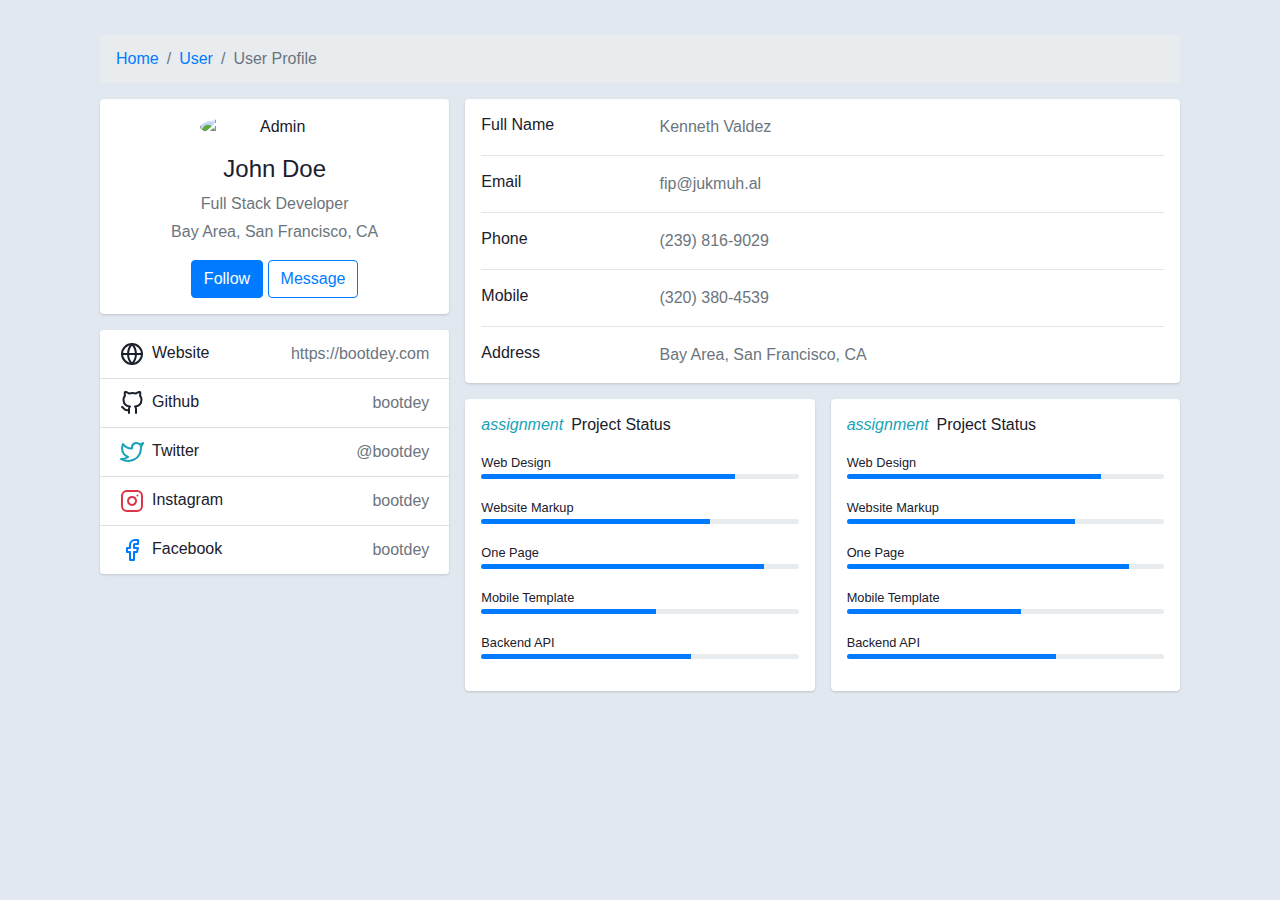
==== index.html @ 27522d00 "Frontend Html and CSS" ====
<!doctype html>
<html lang="en">
<html>
<head>
<link rel="stylesheet" href="https://stackpath.bootstrapcdn.com/bootstrap/4.3.1/css/bootstrap.min.css" integrity="sha384-ggOyR0iXCbMQv3Xipma34MD+dH/1fQ784/j6cY/iJTQUOhcWr7x9JvoRxT2MZw1T" crossorigin="anonymous">
<meta name="viewport" content="width=device-width, initial-scale=1, shrink-to-fit=no">
<link rel="stylesheet" href="style.css">
</head>
<body>
<div class="container">
    <div class="main-body">
    
          <!-- Breadcrumb -->
          <nav aria-label="breadcrumb" class="main-breadcrumb">
            <ol class="breadcrumb">
              <li class="breadcrumb-item"><a href="index.html">Home</a></li>
              <li class="breadcrumb-item"><a href="javascript:void(0)">User</a></li>
              <li class="breadcrumb-item active" aria-current="page">User Profile</li>
            </ol>
          </nav>
          <!-- /Breadcrumb -->
    
          <div class="row gutters-sm">
            <div class="col-md-4 mb-3">
              <div class="card">
                <div class="card-body">
                  <div class="d-flex flex-column align-items-center text-center">
                    <img src="https://bootdey.com/img/Content/avatar/avatar7.png" alt="Admin" class="rounded-circle" width="150">
                    <div class="mt-3">
                      <h4>John Doe</h4>
                      <p class="text-secondary mb-1">Full Stack Developer</p>
                      <p class="text-muted font-size-sm">Bay Area, San Francisco, CA</p>
                      <button class="btn btn-primary">Follow</button>
                      <button class="btn btn-outline-primary">Message</button>
                    </div>
                  </div>
                </div>
              </div>
              <div class="card mt-3">
                <ul class="list-group list-group-flush">
                  <li class="list-group-item d-flex justify-content-between align-items-center flex-wrap">
                    <h6 class="mb-0"><svg xmlns="http://www.w3.org/2000/svg" width="24" height="24" viewBox="0 0 24 24" fill="none" stroke="currentColor" stroke-width="2" stroke-linecap="round" stroke-linejoin="round" class="feather feather-globe mr-2 icon-inline"><circle cx="12" cy="12" r="10"></circle><line x1="2" y1="12" x2="22" y2="12"></line><path d="M12 2a15.3 15.3 0 0 1 4 10 15.3 15.3 0 0 1-4 10 15.3 15.3 0 0 1-4-10 15.3 15.3 0 0 1 4-10z"></path></svg>Website</h6>
                    <span class="text-secondary">https://bootdey.com</span>
                  </li>
                  <li class="list-group-item d-flex justify-content-between align-items-center flex-wrap">
                    <h6 class="mb-0"><svg xmlns="http://www.w3.org/2000/svg" width="24" height="24" viewBox="0 0 24 24" fill="none" stroke="currentColor" stroke-width="2" stroke-linecap="round" stroke-linejoin="round" class="feather feather-github mr-2 icon-inline"><path d="M9 19c-5 1.5-5-2.5-7-3m14 6v-3.87a3.37 3.37 0 0 0-.94-2.61c3.14-.35 6.44-1.54 6.44-7A5.44 5.44 0 0 0 20 4.77 5.07 5.07 0 0 0 19.91 1S18.73.65 16 2.48a13.38 13.38 0 0 0-7 0C6.27.65 5.09 1 5.09 1A5.07 5.07 0 0 0 5 4.77a5.44 5.44 0 0 0-1.5 3.78c0 5.42 3.3 6.61 6.44 7A3.37 3.37 0 0 0 9 18.13V22"></path></svg>Github</h6>
                    <span class="text-secondary">bootdey</span>
                  </li>
                  <li class="list-group-item d-flex justify-content-between align-items-center flex-wrap">
                    <h6 class="mb-0"><svg xmlns="http://www.w3.org/2000/svg" width="24" height="24" viewBox="0 0 24 24" fill="none" stroke="currentColor" stroke-width="2" stroke-linecap="round" stroke-linejoin="round" class="feather feather-twitter mr-2 icon-inline text-info"><path d="M23 3a10.9 10.9 0 0 1-3.14 1.53 4.48 4.48 0 0 0-7.86 3v1A10.66 10.66 0 0 1 3 4s-4 9 5 13a11.64 11.64 0 0 1-7 2c9 5 20 0 20-11.5a4.5 4.5 0 0 0-.08-.83A7.72 7.72 0 0 0 23 3z"></path></svg>Twitter</h6>
                    <span class="text-secondary">@bootdey</span>
                  </li>
                  <li class="list-group-item d-flex justify-content-between align-items-center flex-wrap">
                    <h6 class="mb-0"><svg xmlns="http://www.w3.org/2000/svg" width="24" height="24" viewBox="0 0 24 24" fill="none" stroke="currentColor" stroke-width="2" stroke-linecap="round" stroke-linejoin="round" class="feather feather-instagram mr-2 icon-inline text-danger"><rect x="2" y="2" width="20" height="20" rx="5" ry="5"></rect><path d="M16 11.37A4 4 0 1 1 12.63 8 4 4 0 0 1 16 11.37z"></path><line x1="17.5" y1="6.5" x2="17.51" y2="6.5"></line></svg>Instagram</h6>
                    <span class="text-secondary">bootdey</span>
                  </li>
                  <li class="list-group-item d-flex justify-content-between align-items-center flex-wrap">
                    <h6 class="mb-0"><svg xmlns="http://www.w3.org/2000/svg" width="24" height="24" viewBox="0 0 24 24" fill="none" stroke="currentColor" stroke-width="2" stroke-linecap="round" stroke-linejoin="round" class="feather feather-facebook mr-2 icon-inline text-primary"><path d="M18 2h-3a5 5 0 0 0-5 5v3H7v4h3v8h4v-8h3l1-4h-4V7a1 1 0 0 1 1-1h3z"></path></svg>Facebook</h6>
                    <span class="text-secondary">bootdey</span>
                  </li>
                </ul>
              </div>
            </div>
            <div class="col-md-8">
              <div class="card mb-3">
                <div class="card-body">
                  <div class="row">
                    <div class="col-sm-3">
                      <h6 class="mb-0">Full Name</h6>
                    </div>
                    <div class="col-sm-9 text-secondary">
                      Kenneth Valdez
                    </div>
                  </div>
                  <hr>
                  <div class="row">
                    <div class="col-sm-3">
                      <h6 class="mb-0">Email</h6>
                    </div>
                    <div class="col-sm-9 text-secondary">
                      fip@jukmuh.al
                    </div>
                  </div>
                  <hr>
                  <div class="row">
                    <div class="col-sm-3">
                      <h6 class="mb-0">Phone</h6>
                    </div>
                    <div class="col-sm-9 text-secondary">
                      (239) 816-9029
                    </div>
                  </div>
                  <hr>
                  <div class="row">
                    <div class="col-sm-3">
                      <h6 class="mb-0">Mobile</h6>
                    </div>
                    <div class="col-sm-9 text-secondary">
                      (320) 380-4539
                    </div>
                  </div>
                  <hr>
                  <div class="row">
                    <div class="col-sm-3">
                      <h6 class="mb-0">Address</h6>
                    </div>
                    <div class="col-sm-9 text-secondary">
                      Bay Area, San Francisco, CA
                    </div>
                  </div>
                </div>
              </div>
              <div class="row gutters-sm">
                <div class="col-sm-6 mb-3">
                  <div class="card h-100">
                    <div class="card-body">
                      <h6 class="d-flex align-items-center mb-3"><i class="material-icons text-info mr-2">assignment</i>Project Status</h6>
                      <small>Web Design</small>
                      <div class="progress mb-3" style="height: 5px">
                        <div class="progress-bar bg-primary" role="progressbar" style="width: 80%" aria-valuenow="80" aria-valuemin="0" aria-valuemax="100"></div>
                      </div>
                      <small>Website Markup</small>
                      <div class="progress mb-3" style="height: 5px">
                        <div class="progress-bar bg-primary" role="progressbar" style="width: 72%" aria-valuenow="72" aria-valuemin="0" aria-valuemax="100"></div>
                      </div>
                      <small>One Page</small>
                      <div class="progress mb-3" style="height: 5px">
                        <div class="progress-bar bg-primary" role="progressbar" style="width: 89%" aria-valuenow="89" aria-valuemin="0" aria-valuemax="100"></div>
                      </div>
                      <small>Mobile Template</small>
                      <div class="progress mb-3" style="height: 5px">
                        <div class="progress-bar bg-primary" role="progressbar" style="width: 55%" aria-valuenow="55" aria-valuemin="0" aria-valuemax="100"></div>
                      </div>
                      <small>Backend API</small>
                      <div class="progress mb-3" style="height: 5px">
                        <div class="progress-bar bg-primary" role="progressbar" style="width: 66%" aria-valuenow="66" aria-valuemin="0" aria-valuemax="100"></div>
                      </div>
                    </div>
                  </div>
                </div>
                <div class="col-sm-6 mb-3">
                  <div class="card h-100">
                    <div class="card-body">
                      <h6 class="d-flex align-items-center mb-3"><i class="material-icons text-info mr-2">assignment</i>Project Status</h6>
                      <small>Web Design</small>
                      <div class="progress mb-3" style="height: 5px">
                        <div class="progress-bar bg-primary" role="progressbar" style="width: 80%" aria-valuenow="80" aria-valuemin="0" aria-valuemax="100"></div>
                      </div>
                      <small>Website Markup</small>
                      <div class="progress mb-3" style="height: 5px">
                        <div class="progress-bar bg-primary" role="progressbar" style="width: 72%" aria-valuenow="72" aria-valuemin="0" aria-valuemax="100"></div>
                      </div>
                      <small>One Page</small>
                      <div class="progress mb-3" style="height: 5px">
                        <div class="progress-bar bg-primary" role="progressbar" style="width: 89%" aria-valuenow="89" aria-valuemin="0" aria-valuemax="100"></div>
                      </div>
                      <small>Mobile Template</small>
                      <div class="progress mb-3" style="height: 5px">
                        <div class="progress-bar bg-primary" role="progressbar" style="width: 55%" aria-valuenow="55" aria-valuemin="0" aria-valuemax="100"></div>
                      </div>
                      <small>Backend API</small>
                      <div class="progress mb-3" style="height: 5px">
                        <div class="progress-bar bg-primary" role="progressbar" style="width: 66%" aria-valuenow="66" aria-valuemin="0" aria-valuemax="100"></div>
                      </div>
                    </div>
                  </div>
                </div>
              </div>
            </div>
          </div>
        </div>
    </div>

<script src="https://code.jquery.com/jquery-3.3.1.slim.min.js" integrity="sha384-q8i/X+965DzO0rT7abK41JStQIAqVgRVzpbzo5smXKp4YfRvH+8abtTE1Pi6jizo" crossorigin="anonymous"></script>
<script src="https://cdnjs.cloudflare.com/ajax/libs/popper.js/1.14.7/umd/popper.min.js" integrity="sha384-UO2eT0CpHqdSJQ6hJty5KVphtPhzWj9WO1clHTMGa3JDZwrnQq4sF86dIHNDz0W1" crossorigin="anonymous"></script>
<script src="https://stackpath.bootstrapcdn.com/bootstrap/4.3.1/js/bootstrap.min.js" integrity="sha384-JjSmVgyd0p3pXB1rRibZUAYoIIy6OrQ6VrjIEaFf/nJGzIxFDsf4x0xIM+B07jRM" crossorigin="anonymous"></script>
</body>
</html>
---- style.css ----
body{
    margin-top:20px;
    color: #1a202c;
    text-align: left;
    background-color: #e2e8f0;    
}
.main-body {
    padding: 15px;
}
.card {
    box-shadow: 0 1px 3px 0 rgba(0,0,0,.1), 0 1px 2px 0 rgba(0,0,0,.06);
}

.card {
    position: relative;
    display: flex;
    flex-direction: column;
    min-width: 0;
    word-wrap: break-word;
    background-color: #fff;
    background-clip: border-box;
    border: 0 solid rgba(0,0,0,.125);
    border-radius: .25rem;
}

.card-body {
    flex: 1 1 auto;
    min-height: 1px;
    padding: 1rem;
}

.gutters-sm {
    margin-right: -8px;
    margin-left: -8px;
}

.gutters-sm>.col, .gutters-sm>[class*=col-] {
    padding-right: 8px;
    padding-left: 8px;
}
.mb-3, .my-3 {
    margin-bottom: 1rem!important;
}

.bg-gray-300 {
    background-color: #e2e8f0;
}
.h-100 {
    height: 100%!important;
}
.shadow-none {
    box-shadow: none!important;
}
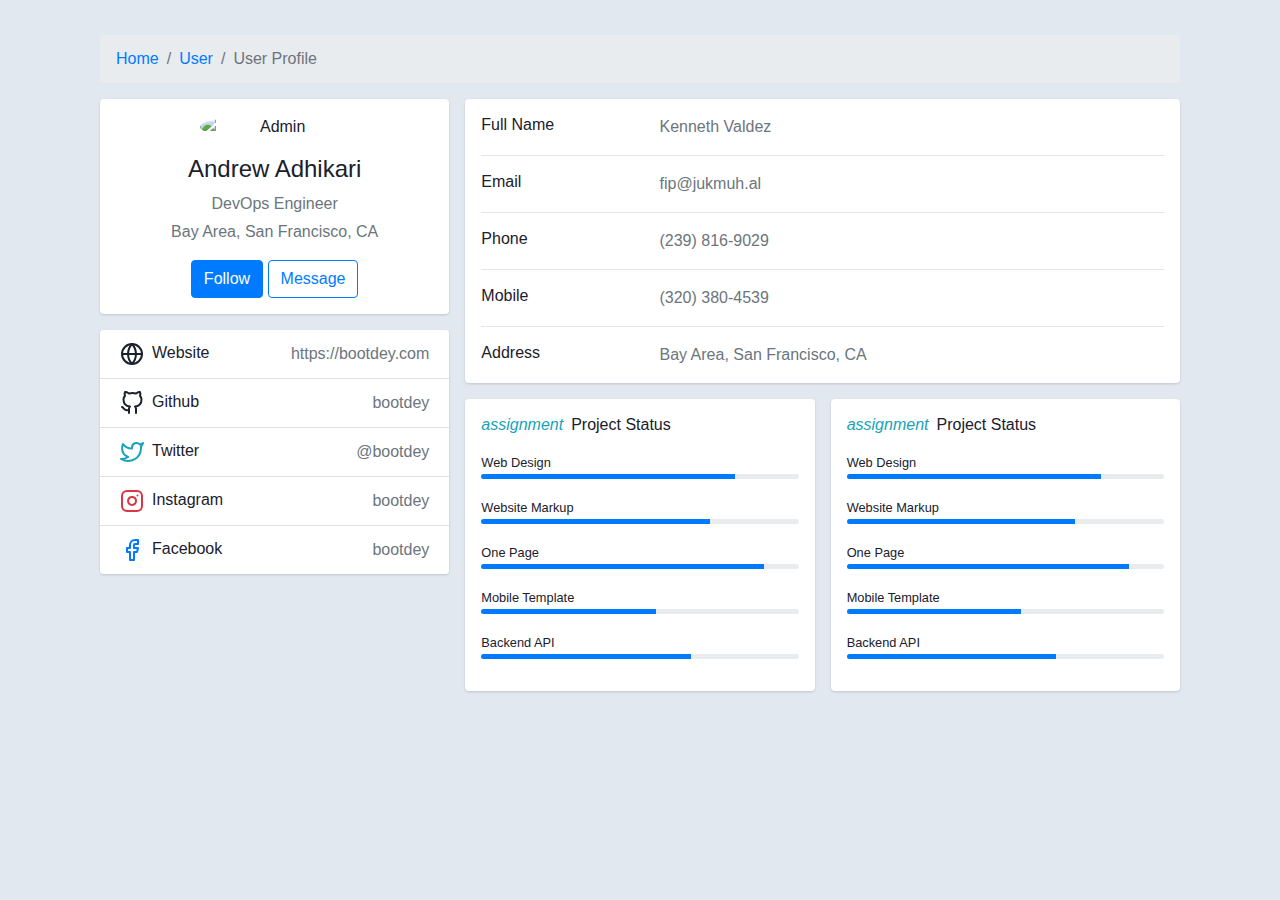
==== commit ab000b8a: "Merge pull request #1 from it-bud/feature/html" ====
--- a/index.html
+++ b/index.html
@@ -28,8 +28,8 @@
                   <div class="d-flex flex-column align-items-center text-center">
                     <img src="https://bootdey.com/img/Content/avatar/avatar7.png" alt="Admin" class="rounded-circle" width="150">
                     <div class="mt-3">
-                      <h4>John Doe</h4>
-                      <p class="text-secondary mb-1">Full Stack Developer</p>
+                      <h4>Andrew Adhikari</h4>
+                      <p class="text-secondary mb-1">DevOps Engineer</p>
                       <p class="text-muted font-size-sm">Bay Area, San Francisco, CA</p>
                       <button class="btn btn-primary">Follow</button>
                       <button class="btn btn-outline-primary">Message</button>
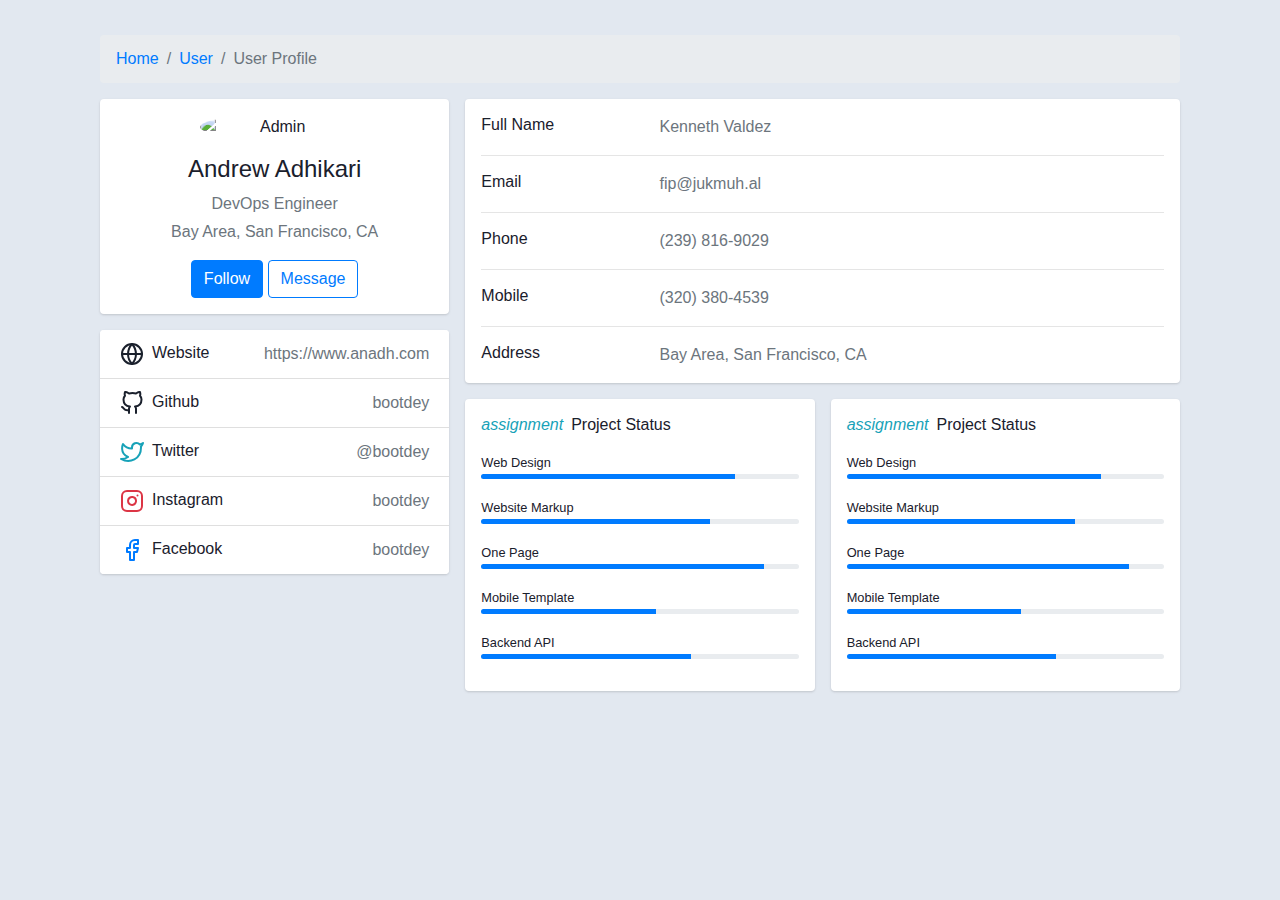
==== commit d5c04289: "Merge pull request #4 from it-bud/feature/html1" ====
--- a/index.html
+++ b/index.html
@@ -41,7 +41,7 @@
                 <ul class="list-group list-group-flush">
                   <li class="list-group-item d-flex justify-content-between align-items-center flex-wrap">
                     <h6 class="mb-0"><svg xmlns="http://www.w3.org/2000/svg" width="24" height="24" viewBox="0 0 24 24" fill="none" stroke="currentColor" stroke-width="2" stroke-linecap="round" stroke-linejoin="round" class="feather feather-globe mr-2 icon-inline"><circle cx="12" cy="12" r="10"></circle><line x1="2" y1="12" x2="22" y2="12"></line><path d="M12 2a15.3 15.3 0 0 1 4 10 15.3 15.3 0 0 1-4 10 15.3 15.3 0 0 1-4-10 15.3 15.3 0 0 1 4-10z"></path></svg>Website</h6>
-                    <span class="text-secondary">https://bootdey.com</span>
+                    <span class="text-secondary">https://www.anadh.com</span>
                   </li>
                   <li class="list-group-item d-flex justify-content-between align-items-center flex-wrap">
                     <h6 class="mb-0"><svg xmlns="http://www.w3.org/2000/svg" width="24" height="24" viewBox="0 0 24 24" fill="none" stroke="currentColor" stroke-width="2" stroke-linecap="round" stroke-linejoin="round" class="feather feather-github mr-2 icon-inline"><path d="M9 19c-5 1.5-5-2.5-7-3m14 6v-3.87a3.37 3.37 0 0 0-.94-2.61c3.14-.35 6.44-1.54 6.44-7A5.44 5.44 0 0 0 20 4.77 5.07 5.07 0 0 0 19.91 1S18.73.65 16 2.48a13.38 13.38 0 0 0-7 0C6.27.65 5.09 1 5.09 1A5.07 5.07 0 0 0 5 4.77a5.44 5.44 0 0 0-1.5 3.78c0 5.42 3.3 6.61 6.44 7A3.37 3.37 0 0 0 9 18.13V22"></path></svg>Github</h6>
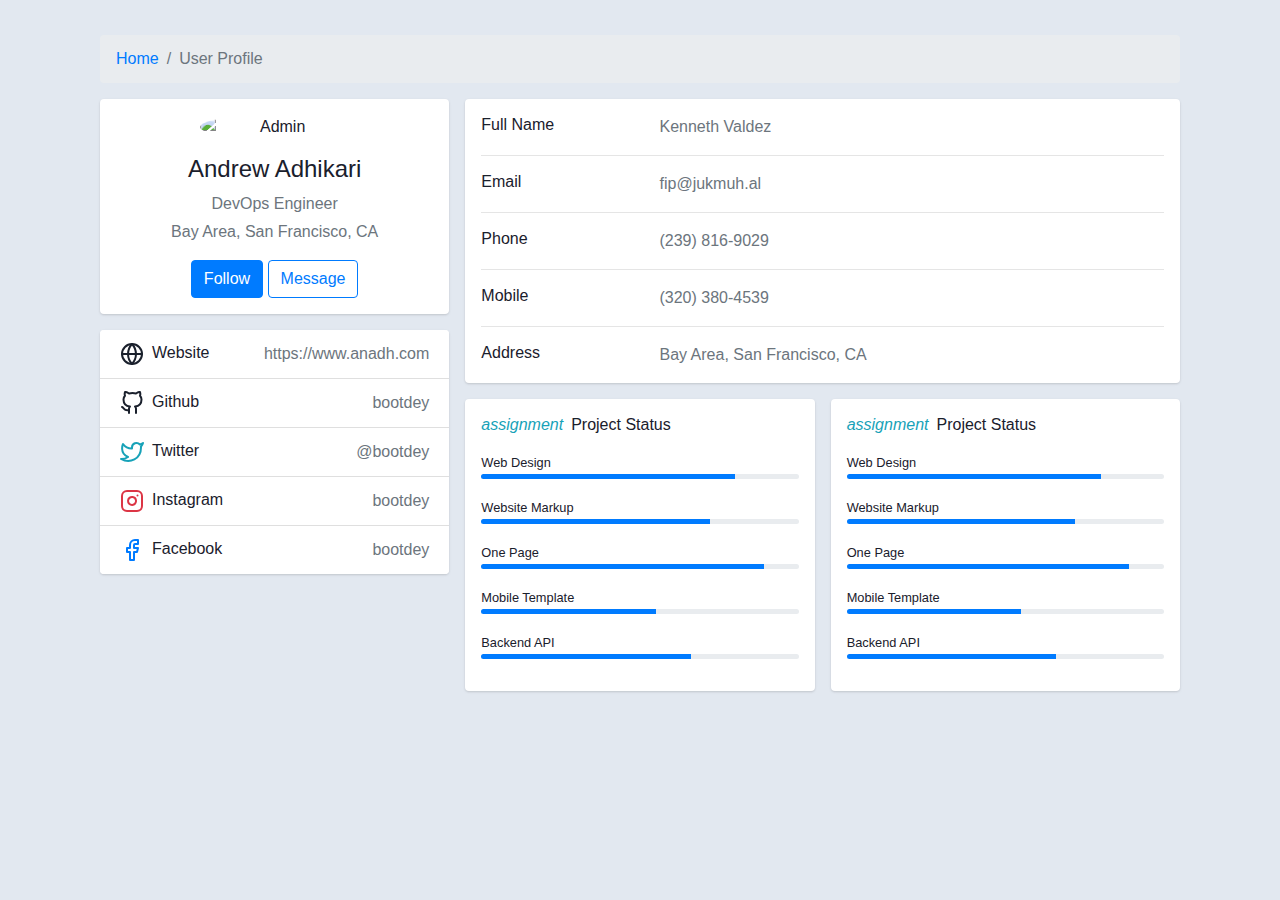
==== commit 521eccd2: "I just removed user from nav so have a look" ====
--- a/index.html
+++ b/index.html
@@ -15,7 +15,6 @@
           <nav aria-label="breadcrumb" class="main-breadcrumb">
             <ol class="breadcrumb">
               <li class="breadcrumb-item"><a href="index.html">Home</a></li>
-              <li class="breadcrumb-item"><a href="javascript:void(0)">User</a></li>
               <li class="breadcrumb-item active" aria-current="page">User Profile</li>
             </ol>
           </nav>
